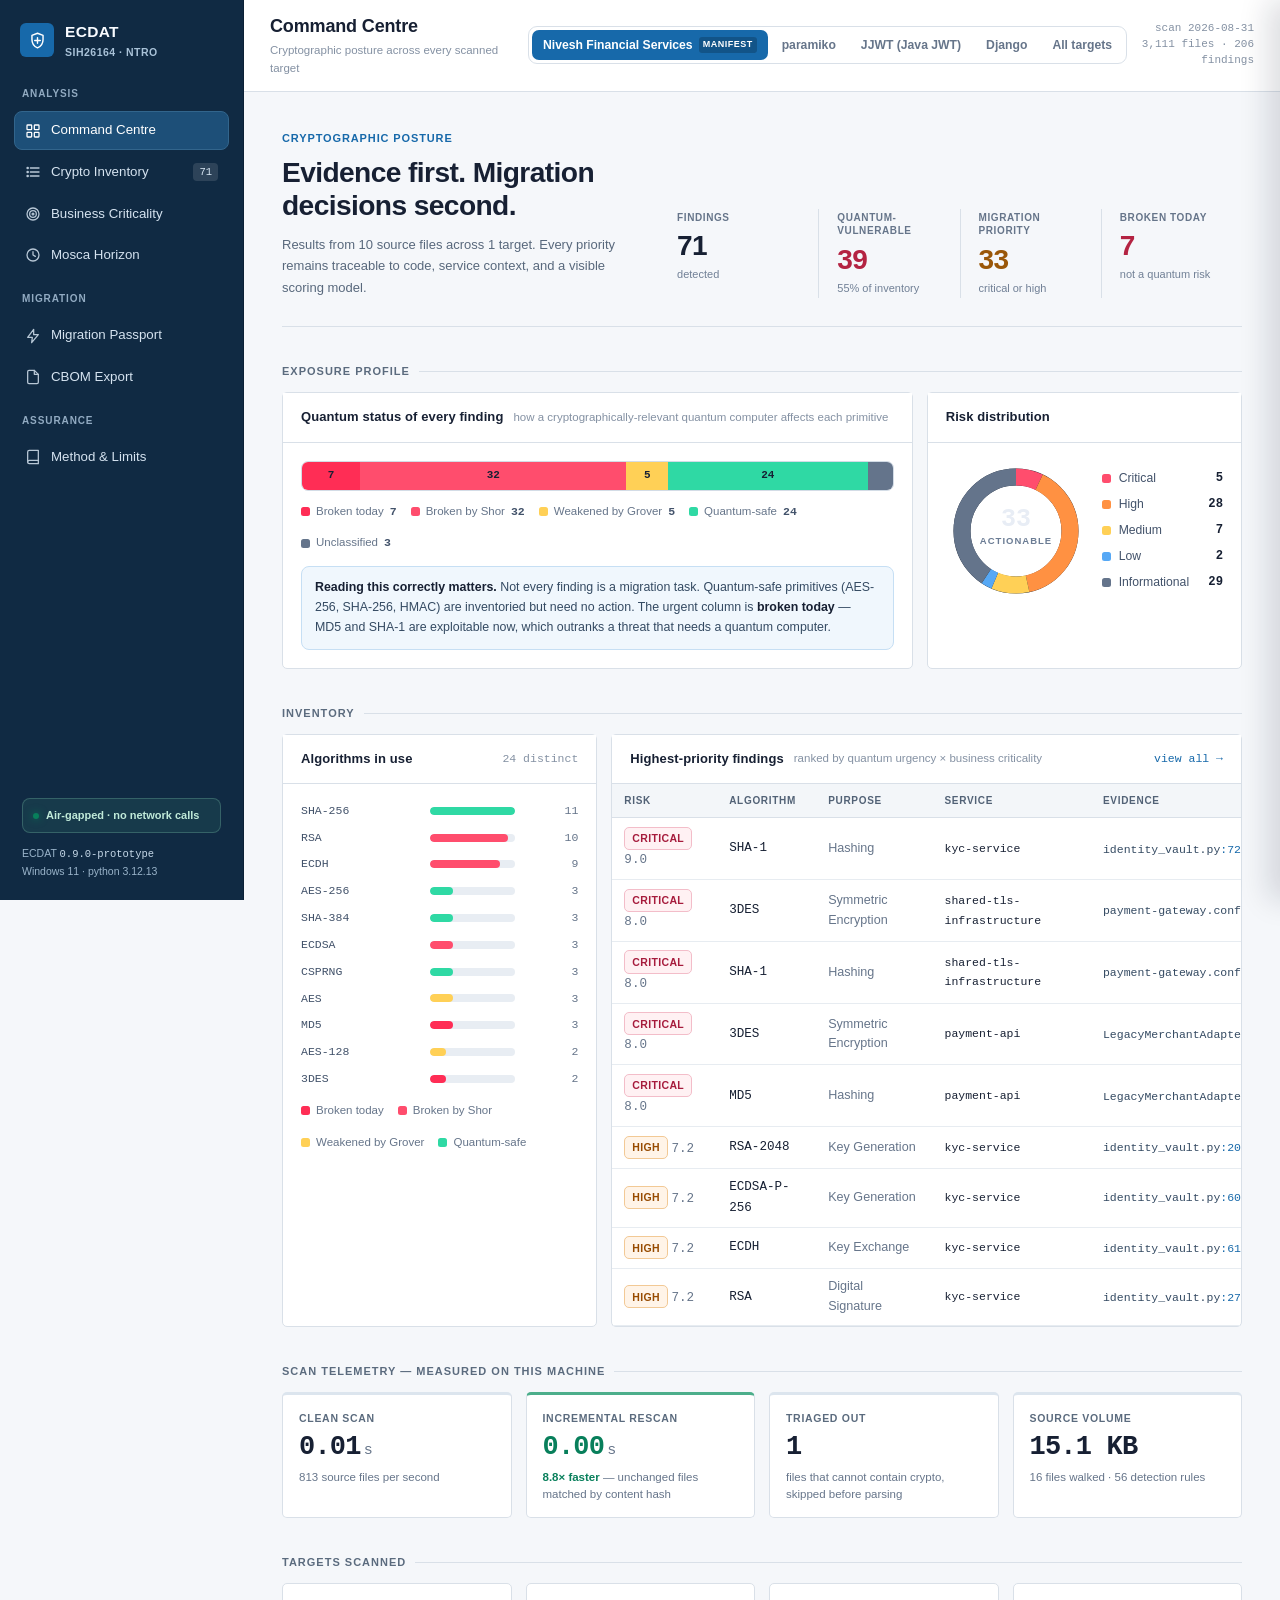
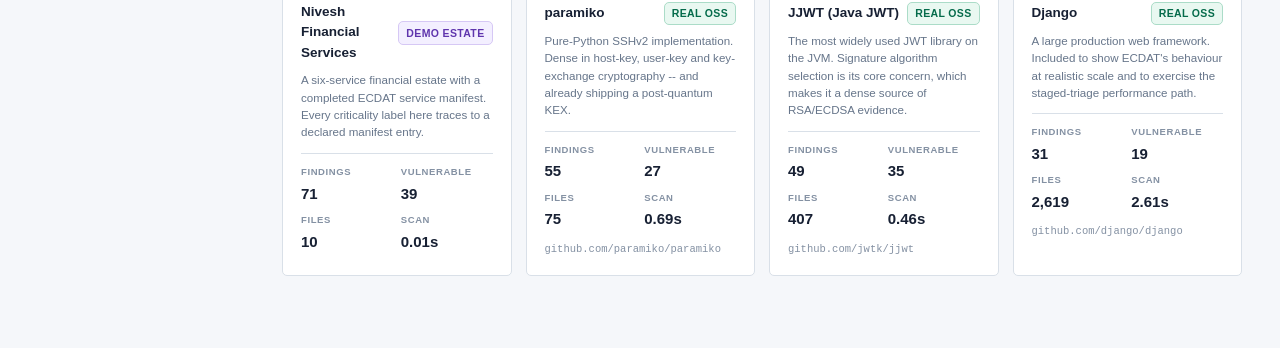
==== proto/ui/index.html @ 71bfc2ee "Initial commit" ====
<!DOCTYPE html>
<html lang="en">
<head>
<meta charset="utf-8">
<meta name="viewport" content="width=device-width, initial-scale=1">
<title>ECDAT — Cryptographic Discovery &amp; Analysis</title>
<link rel="stylesheet" href="styles.css">
</head>
<body>

<div class="app">

  <aside class="sidebar">
    <div class="brand">
      <div class="brand-mark">
        <svg viewBox="0 0 24 24" fill="none" stroke="currentColor" stroke-width="1.8" stroke-linecap="round" stroke-linejoin="round" aria-hidden="true">
          <path d="M12 2.8 19 5.6v5.1c0 4.7-2.9 8.8-7 10.5-4.1-1.7-7-5.8-7-10.5V5.6L12 2.8Z"></path>
          <path d="M8.5 12h7M12 8.5v7"></path>
          <circle cx="12" cy="12" r="1.1" fill="currentColor" stroke="none"></circle>
        </svg>
      </div>
      <div>
        <div class="brand-name">ECDAT</div>
        <div class="brand-sub">SIH26164 · NTRO</div>
      </div>
    </div>

    <nav class="nav" id="nav">
      <div class="nav-label">Analysis</div>
      <a href="#/overview"    data-v="overview">    <span class="ico" data-i="grid"></span>    Command Centre</a>
      <a href="#/inventory"   data-v="inventory">   <span class="ico" data-i="list"></span>    Crypto Inventory <span class="nav-count" id="nc-inv"></span></a>
      <a href="#/criticality" data-v="criticality"> <span class="ico" data-i="target"></span>  Business Criticality</a>
      <a href="#/mosca"       data-v="mosca">       <span class="ico" data-i="clock"></span>   Mosca Horizon</a>
      <div class="nav-label" style="margin-top:14px">Migration</div>
      <a href="#/passport"    data-v="passport">    <span class="ico" data-i="zap"></span>     Migration Passport</a>
      <a href="#/cbom"        data-v="cbom">        <span class="ico" data-i="file"></span>    CBOM Export</a>
      <div class="nav-label" style="margin-top:14px">Assurance</div>
      <a href="#/method"      data-v="method">      <span class="ico" data-i="book"></span>    Method &amp; Limits</a>
    </nav>

    <div class="side-foot">
      <div class="airgap"><span class="dot"></span> Air-gapped · no network calls</div>
      <div>ECDAT <code id="foot-ver"></code></div>
      <div id="foot-env"></div>
    </div>
  </aside>

  <main class="main">
    <header class="topbar">
      <div>
        <h1 id="tb-title">Command Centre</h1>
        <div class="crumb" id="tb-crumb"></div>
      </div>
      <div class="topbar-right">
        <div class="repo-switch" id="repo-switch"></div>
        <div class="stamp" id="tb-stamp"></div>
      </div>
    </header>

    <div class="page" id="page"></div>
  </main>
</div>

<div class="drawer-scrim" id="scrim"></div>
<aside class="drawer" id="drawer">
  <div class="drawer-h" id="drawer-h"></div>
  <div class="drawer-b" id="drawer-b"></div>
</aside>

<script src="data.js"></script>
<script src="app.js"></script>
</body>
</html>
---- proto/ui/styles.css ----
/* ============================================================
   ECDAT analyst console
   Dark instrument-panel aesthetic. No external assets: the whole
   dashboard runs from the local filesystem, air-gapped.
   ============================================================ */

:root {
  --bg:          #f5f7fa;
  --bg-2:        #ffffff;
  --panel:       #ffffff;
  --panel-2:     #f8fafc;
  --panel-3:     #eef2f7;
  --line:        #d9e0e8;
  --line-2:      #c6d0dc;

  --ink:         #172033;
  --ink-2:       #42526a;
  --ink-3:       #66758a;
  --ink-4:       #8491a3;

  --accent:      #1769aa;
  --accent-dim:  #dcecf9;
  --accent-glow: rgba(23,105,170,.14);

  --critical:    #c93756;
  --high:        #b85c00;
  --medium:      #9a6700;
  --low:         #1769aa;
  --info:        #64748b;
  --safe:        #087f5b;
  --pqc:         #6b46c1;

  --mono: ui-monospace, "Cascadia Code", "JetBrains Mono", "SF Mono", Consolas, monospace;
  --sans: "Segoe UI Variable Text", "Segoe UI", Inter, Arial, sans-serif;

  --r: 6px;
  --shadow: 0 1px 2px rgba(15,23,42,.05), 0 3px 8px rgba(15,23,42,.04);
}

* { box-sizing: border-box; }

html, body {
  margin: 0; padding: 0; height: 100%;
  background: var(--bg);
  color: var(--ink);
  font-family: var(--sans);
  font-size: 14px;
  line-height: 1.55;
  -webkit-font-smoothing: antialiased;
}

body {
  background-image: none;
}

::selection { background: rgba(77,163,255,.28); }

/* ---------- scrollbars ---------- */
*::-webkit-scrollbar { width: 10px; height: 10px; }
*::-webkit-scrollbar-track { background: transparent; }
*::-webkit-scrollbar-thumb { background: #223046; border-radius: 6px; border: 2px solid var(--bg); }
*::-webkit-scrollbar-thumb:hover { background: #2e415e; }

/* ============================================================
   Shell
   ============================================================ */

.app { display: grid; grid-template-columns: 244px 1fr; min-height: 100vh; }

.sidebar {
  background: #102a43;
  border-right: 1px solid #0b2035;
  padding: 20px 14px;
  display: flex; flex-direction: column; gap: 26px;
  position: sticky; top: 0; height: 100vh; overflow-y: auto;
}

.brand { display: flex; align-items: center; gap: 11px; padding: 0 6px; color: #f8fbff; }
.brand-mark {
  width: 34px; height: 34px; border-radius: 6px; flex: 0 0 34px;
  background: #1769aa;
  display: grid; place-items: center;
  box-shadow: none;
}
.brand-mark svg { width: 19px; height: 19px; color: #fff; }
.brand-name { font-weight: 680; font-size: 15.5px; letter-spacing: .3px; }
.brand-sub { font-size: 10.5px; color: #a9c2d8; letter-spacing: .5px; text-transform: uppercase; font-weight: 600; }

.nav { display: flex; flex-direction: column; gap: 2px; }
.nav-label {
  font-size: 10px; text-transform: uppercase; letter-spacing: .9px;
  color: #92abc2; font-weight: 700; padding: 0 8px 7px;
}
.nav a {
  display: flex; align-items: center; gap: 10px;
  padding: 8.5px 10px; border-radius: 8px;
  color: #d5e3f0; text-decoration: none; font-size: 13.3px; font-weight: 500;
  border: 1px solid transparent; transition: background .12s, color .12s;
}
.nav a:hover { background: #193b5a; color: #fff; }
.nav a.on {
  background: #1d4f78;
  color: #fff; border-color: #32658c;
}
.nav a .ico { width: 16px; height: 16px; flex: 0 0 16px; opacity: .85; }
.nav a.on .ico { opacity: 1; }
.nav-count {
  margin-left: auto; font-family: var(--mono); font-size: 10.5px;
  color: #d7e6f3; background: rgba(255,255,255,.12); padding: 1px 6px; border-radius: 4px;
}

.side-foot { margin-top: auto; font-size: 10.5px; color: #9ab4ca; padding: 0 8px; line-height: 1.6; }
.side-foot code { font-family: var(--mono); color: #c5d8e8; }

.airgap {
  display: flex; align-items: center; gap: 7px;
  padding: 8px 10px; border-radius: 8px;
  background: rgba(77,181,142,.12); border: 1px solid rgba(142,213,184,.25);
  color: #c0ead9; font-size: 11px; font-weight: 600; margin-bottom: 12px;
}
.airgap .dot { width: 6px; height: 6px; border-radius: 50%; background: var(--safe); box-shadow: 0 0 8px var(--safe); }

/* ---------- main ---------- */
.main { min-width: 0; display: flex; flex-direction: column; }

.topbar {
  position: sticky; top: 0; z-index: 40;
  display: flex; align-items: center; gap: 16px;
  padding: 13px 26px;
  background: rgba(255,255,255,.94);
  backdrop-filter: blur(12px);
  border-bottom: 1px solid var(--line);
}
.topbar h1 { font-size: 18px; font-weight: 650; margin: 0; letter-spacing: -.15px; }
.topbar .crumb { font-size: 11.5px; color: var(--ink-4); margin-top: 1px; }
.topbar-right { margin-left: auto; display: flex; align-items: center; gap: 12px; }

.repo-switch { display: flex; gap: 3px; background: var(--panel); padding: 3px; border-radius: 9px; border: 1px solid var(--line); }
.repo-switch button {
  border: 0; background: transparent; color: var(--ink-3);
  font: inherit; font-size: 12.2px; font-weight: 560;
  padding: 5.5px 11px; border-radius: 7px; cursor: pointer;
  display: flex; align-items: center; gap: 6px; white-space: nowrap;
}
.repo-switch button:hover { color: var(--ink); background: var(--panel-2); }
.repo-switch button.on { background: var(--accent); color: #fff; font-weight: 640; }
.repo-switch .tag {
  font-size: 9px; text-transform: uppercase; letter-spacing: .5px;
  padding: 1px 4px; border-radius: 3px; font-weight: 700;
  background: rgba(255,255,255,.14);
}
.repo-switch button.on .tag { background: rgba(0,0,0,.2); }

.stamp { font-family: var(--mono); font-size: 11px; color: var(--ink-4); text-align: right; line-height: 1.45; }

.page { padding: 34px 38px 72px; max-width: 1480px; width: 100%; }

/* ============================================================
   Primitives
   ============================================================ */

.card {
  background: var(--panel);
  border: 1px solid var(--line);
  border-radius: var(--r);
  box-shadow: var(--shadow);
}
.card-h {
  display: flex; align-items: center; gap: 10px;
  padding: 13px 16px; border-bottom: 1px solid var(--line);
}
.card-h h3 { margin: 0; font-size: 13px; font-weight: 640; letter-spacing: .1px; }
.card-h .sub { font-size: 11.5px; color: var(--ink-4); font-weight: 400; }
.card-h .right { margin-left: auto; font-size: 11.5px; color: var(--ink-4); font-family: var(--mono); }
.card-b { padding: 16px; }
.card-b.tight { padding: 10px 16px 14px; }
.card-b.flush { padding: 0; overflow-x: auto; }

.grid { display: grid; gap: 14px; }
.g2 { grid-template-columns: repeat(2, minmax(0,1fr)); }
.g3 { grid-template-columns: repeat(3, minmax(0,1fr)); }
.g4 { grid-template-columns: repeat(4, minmax(0,1fr)); }
.g-2-1 { grid-template-columns: 2fr 1fr; }
.g-1-2 { grid-template-columns: 1fr 2fr; }
@media (max-width: 1240px) { .g4 { grid-template-columns: repeat(2,minmax(0,1fr)); } .g-2-1,.g-1-2,.g3 { grid-template-columns: 1fr; } }
@media (max-width: 820px) { .g2,.g4 { grid-template-columns: 1fr; } .app { grid-template-columns: 1fr; } .sidebar { display: none; } }

.section-title {
  font-size: 11px; text-transform: uppercase; letter-spacing: 1px;
  color: var(--ink-4); font-weight: 700; margin: 26px 0 11px;
  display: flex; align-items: center; gap: 9px;
}
.section-title::after { content: ""; flex: 1; height: 1px; background: var(--line); }
.section-title:first-child { margin-top: 0; }

/* ---------- metric tiles ---------- */
.metric { padding: 15px 16px 14px; position: relative; overflow: hidden; }
.metric .k {
  font-size: 10.5px; text-transform: uppercase; letter-spacing: .7px;
  color: var(--ink-4); font-weight: 700; margin-bottom: 8px;
  display: flex; align-items: center; gap: 6px;
}
.metric .v {
  font-family: var(--mono); font-size: 30px; font-weight: 620;
  line-height: 1; letter-spacing: -.8px; font-variant-numeric: tabular-nums;
}
.metric .v small { font-size: 15px; color: var(--ink-3); font-weight: 500; margin-left: 3px; letter-spacing: 0; }
.metric .d { font-size: 11.5px; color: var(--ink-3); margin-top: 8px; line-height: 1.45; }
.metric .spark { position: absolute; right: 0; bottom: 0; opacity: .5; }

.tone-critical .v { color: var(--critical); }
.tone-high .v { color: var(--high); }
.tone-accent .v { color: var(--accent); }
.tone-safe .v { color: var(--safe); }
.tone-pqc .v { color: var(--pqc); }

/* ---------- badges ---------- */
.badge {
  display: inline-flex; align-items: center; gap: 5px;
  font-size: 10.5px; font-weight: 700; letter-spacing: .35px;
  padding: 2.5px 7px; border-radius: 5px; text-transform: uppercase;
  font-family: var(--sans); white-space: nowrap;
}
.b-critical { background: rgba(255,77,109,.14); color: #ff8098; border: 1px solid rgba(255,77,109,.3); }
.b-high     { background: rgba(255,145,66,.13); color: #ffb073; border: 1px solid rgba(255,145,66,.28); }
.b-medium   { background: rgba(255,208,86,.12); color: #ffdd85; border: 1px solid rgba(255,208,86,.26); }
.b-low      { background: rgba(86,168,245,.12); color: #8cc4fa; border: 1px solid rgba(86,168,245,.26); }
.b-informational { background: rgba(100,116,139,.14); color: #94a3b8; border: 1px solid rgba(100,116,139,.3); }
.b-safe     { background: rgba(47,217,164,.12); color: #6fe3bd; border: 1px solid rgba(47,217,164,.26); }
.b-pqc      { background: rgba(167,139,250,.14); color: #c4b0fc; border: 1px solid rgba(167,139,250,.3); }
.b-muted    { background: var(--panel-3); color: var(--ink-3); border: 1px solid var(--line-2); }

.chip {
  display: inline-flex; align-items: center; gap: 5px;
  font-family: var(--mono); font-size: 11px;
  padding: 2px 7px; border-radius: 5px;
  background: var(--panel-3); color: var(--ink-2); border: 1px solid var(--line-2);
}

.dot-q { width: 7px; height: 7px; border-radius: 50%; flex: 0 0 7px; }
.q-shor-broken { background: var(--critical); }
.q-classically-broken { background: #ff2d55; box-shadow: 0 0 7px rgba(255,45,85,.7); }
.q-grover-reduced { background: var(--medium); }
.q-quantum-safe { background: var(--safe); }
.q-unknown { background: var(--info); }

/* ---------- tables ---------- */
.tbl { width: 100%; border-collapse: collapse; font-size: 12.6px; }
.tbl thead th {
  position: sticky; top: 0; z-index: 2;
  text-align: left; font-size: 10px; text-transform: uppercase; letter-spacing: .7px;
  color: var(--ink-4); font-weight: 700; padding: 9px 12px;
  background: var(--panel-2); border-bottom: 1px solid var(--line-2); white-space: nowrap;
}
.tbl thead th.sortable { cursor: pointer; user-select: none; }
.tbl thead th.sortable:hover { color: var(--ink-2); }
.tbl thead th .arrow { opacity: .55; font-size: 9px; margin-left: 3px; }
.tbl tbody td { padding: 8.5px 12px; border-bottom: 1px solid rgba(30,40,54,.6); vertical-align: middle; }
.tbl tbody tr { cursor: pointer; transition: background .1s; }
.tbl tbody tr:hover { background: rgba(77,163,255,.055); }
.tbl tbody tr.sel { background: rgba(77,163,255,.1); box-shadow: inset 2px 0 0 var(--accent); }
.tbl .mono { font-family: var(--mono); font-variant-numeric: tabular-nums; }
.tbl .dim { color: var(--ink-3); }
.tbl .num { text-align: right; font-family: var(--mono); font-variant-numeric: tabular-nums; }
.tbl-wrap { max-height: calc(100vh - 300px); min-height: 380px; overflow: auto; border-radius: 0 0 var(--r) var(--r); }
/* keep long evidence paths from forcing the table wider than its card */
.tbl td .path { display: inline-block; max-width: 340px; overflow: hidden; text-overflow: ellipsis; white-space: nowrap; vertical-align: bottom; }
@media (max-width: 1520px) { .tbl td .path { max-width: 210px; } }
@media (max-width: 1330px) { .tbl td .path { max-width: 160px; } }
.tbl td:last-child { max-width: 150px; overflow: hidden; text-overflow: ellipsis; white-space: nowrap; }

.path { font-family: var(--mono); font-size: 11.5px; color: var(--ink-2); }
.path .dirs { color: var(--ink-4); }
.path .ln { color: var(--accent); }

/* ---------- filters ---------- */
.filters { display: flex; flex-wrap: wrap; gap: 8px; align-items: center; padding: 12px 16px; border-bottom: 1px solid var(--line); }
.filters input[type=search], .filters select {
  background: var(--bg-2); border: 1px solid var(--line-2); color: var(--ink);
  border-radius: 7px; padding: 6.5px 10px; font: inherit; font-size: 12.5px; outline: none;
}
.filters input[type=search] { min-width: 250px; font-family: var(--mono); }
.filters input[type=search]:focus, .filters select:focus { border-color: var(--accent); box-shadow: 0 0 0 3px var(--accent-glow); }
.filters select { cursor: pointer; }
.filters .spacer { flex: 1; }
.filters .count { font-family: var(--mono); font-size: 11.5px; color: var(--ink-3); }
.pill-row { display: flex; gap: 5px; }
.pill {
  border: 1px solid var(--line-2); background: var(--bg-2); color: var(--ink-3);
  font: inherit; font-size: 11.5px; font-weight: 600; padding: 5.5px 10px;
  border-radius: 7px; cursor: pointer;
}
.pill:hover { color: var(--ink); border-color: var(--ink-4); }
.pill.on { background: var(--accent); border-color: var(--accent); color: #04101f; }

/* ---------- drawer ---------- */
.drawer-scrim {
  position: fixed; inset: 0; background: rgba(4,7,12,.6); z-index: 90;
  opacity: 0; pointer-events: none; transition: opacity .18s;
  backdrop-filter: blur(2px);
}
.drawer-scrim.open { opacity: 1; pointer-events: auto; }
.drawer {
  position: fixed; top: 0; right: 0; bottom: 0; width: min(660px, 94vw);
  background: linear-gradient(180deg, #0f1620, #0a0e15);
  border-left: 1px solid var(--line-2); z-index: 91;
  transform: translateX(100%); transition: transform .22s cubic-bezier(.4,0,.2,1);
  display: flex; flex-direction: column;
  box-shadow: -18px 0 48px rgba(0,0,0,.5);
}
.drawer.open { transform: none; }
.drawer-h { padding: 16px 20px; border-bottom: 1px solid var(--line); display: flex; align-items: flex-start; gap: 12px; }
.drawer-h h2 { margin: 0 0 5px; font-size: 16px; font-weight: 640; font-family: var(--mono); }
.drawer-b { overflow-y: auto; padding: 18px 20px 40px; flex: 1; }
.x-btn {
  margin-left: auto; background: var(--panel-2); border: 1px solid var(--line-2);
  color: var(--ink-3); width: 28px; height: 28px; border-radius: 7px;
  cursor: pointer; font-size: 15px; line-height: 1; flex: 0 0 28px;
}
.x-btn:hover { color: var(--ink); background: var(--panel-3); }

.kv { display: grid; grid-template-columns: 152px 1fr; gap: 7px 14px; font-size: 12.6px; }
.kv dt { color: var(--ink-4); font-weight: 600; }
.kv dd { margin: 0; color: var(--ink); }
.kv dd.mono { font-family: var(--mono); font-size: 12px; }

.codeblock {
  background: #070a10; border: 1px solid var(--line-2); border-radius: 8px;
  padding: 11px 13px; font-family: var(--mono); font-size: 12px;
  overflow-x: auto; color: #c8d6ea; line-height: 1.65; white-space: pre;
}
.codeblock .hl { background: rgba(255,77,109,.16); color: #ffc4cf; border-radius: 3px; padding: 1px 2px; }
.codeblock .gut { color: var(--ink-4); user-select: none; }

.formula {
  font-family: var(--mono); font-size: 12px; background: #070a10;
  border: 1px solid var(--line-2); border-left: 3px solid var(--accent);
  border-radius: 7px; padding: 11px 13px; color: var(--ink-2); line-height: 1.8;
}
.formula .op { color: var(--ink-4); }
.formula .res { color: var(--accent); font-weight: 700; }
.formula b { color: var(--ink); font-weight: 600; }

.note {
  background: rgba(77,163,255,.06); border: 1px solid rgba(77,163,255,.18);
  border-radius: 8px; padding: 11px 13px; font-size: 12.4px; color: var(--ink-2); line-height: 1.6;
}
.note.warn { background: rgba(255,145,66,.06); border-color: rgba(255,145,66,.2); }
.note.crit { background: rgba(255,77,109,.06); border-color: rgba(255,77,109,.22); }
.note.ok { background: rgba(47,217,164,.06); border-color: rgba(47,217,164,.2); }
.note b { color: var(--ink); }

.sub-h {
  font-size: 10.5px; text-transform: uppercase; letter-spacing: .8px;
  color: var(--ink-4); font-weight: 700; margin: 22px 0 9px;
}
.sub-h:first-child { margin-top: 0; }

/* ---------- bars ---------- */
.bars { display: flex; flex-direction: column; gap: 9px; }
.bar-row { display: grid; grid-template-columns: 118px 1fr 52px; align-items: center; gap: 11px; font-size: 12.2px; }
.bar-row .nm { color: var(--ink-2); font-family: var(--mono); font-size: 11.5px; overflow: hidden; text-overflow: ellipsis; white-space: nowrap; }
/* wider label column for prose-length labels (e.g. heuristic evidence strings) */
.bars.wide .bar-row { grid-template-columns: minmax(200px, 42%) 1fr 52px; }
.bars.wide .bar-row .nm { white-space: normal; font-size: 11px; line-height: 1.35; }
.bar-track { height: 8px; background: var(--panel-3); border-radius: 4px; overflow: hidden; }
.bar-fill { height: 100%; border-radius: 4px; transition: width .5s cubic-bezier(.4,0,.2,1); }
.bar-row .vv { text-align: right; font-family: var(--mono); font-size: 11.5px; color: var(--ink-3); font-variant-numeric: tabular-nums; }

.stackbar { display: flex; height: 30px; border-radius: 7px; overflow: hidden; border: 1px solid var(--line-2); }
.stackbar div { display: grid; place-items: center; font-family: var(--mono); font-size: 11px; font-weight: 700; color: #06101c; transition: flex .5s; }
.legend { display: flex; flex-wrap: wrap; gap: 14px; margin-top: 12px; font-size: 11.5px; color: var(--ink-3); }
.legend span { display: flex; align-items: center; gap: 6px; }
.legend i { width: 9px; height: 9px; border-radius: 2.5px; display: inline-block; }

/* ---------- service cards ---------- */
.svc {
  border: 1px solid var(--line); border-radius: var(--r);
  background: linear-gradient(180deg, var(--panel), var(--bg-2));
  padding: 15px 16px; display: flex; flex-direction: column; gap: 11px;
  position: relative; overflow: hidden;
}
.svc::before { content: ""; position: absolute; left: 0; top: 0; bottom: 0; width: 3px; }
.svc.k-critical::before { background: var(--critical); }
.svc.k-high::before { background: var(--high); }
.svc.k-medium::before { background: var(--medium); }
.svc.k-low::before { background: var(--low); }
.svc-top { display: flex; align-items: flex-start; gap: 10px; }
.svc-nm { font-weight: 640; font-size: 13.6px; font-family: var(--mono); }
.svc-desc { font-size: 11.8px; color: var(--ink-3); line-height: 1.5; }
.svc-facts { display: flex; flex-wrap: wrap; gap: 5px; }
.svc-mosca { border-top: 1px solid var(--line); padding-top: 11px; }

/* ---------- mosca ---------- */
.mosca-timeline { position: relative; height: 92px; margin: 6px 0 4px; }
.mosca-axis { position: absolute; left: 0; right: 0; bottom: 26px; height: 1px; background: var(--line-2); }
.mosca-tick { position: absolute; bottom: 18px; transform: translateX(-50%); font-family: var(--mono); font-size: 10px; color: var(--ink-4); }
.mosca-tick::before { content: ""; position: absolute; left: 50%; top: -8px; width: 1px; height: 6px; background: var(--line-2); }
.mosca-seg { position: absolute; height: 20px; border-radius: 4px; display: grid; place-items: center; font-family: var(--mono); font-size: 10.5px; font-weight: 700; color: #05101c; }
.mosca-z { position: absolute; top: 0; bottom: 18px; width: 2px; background: var(--safe); box-shadow: 0 0 10px rgba(47,217,164,.6); }
.mosca-z span {
  position: absolute; top: -3px; left: 6px; font-family: var(--mono); font-size: 10px;
  color: var(--safe); white-space: nowrap; font-weight: 700;
}
.mosca-over { position: absolute; height: 20px; border-radius: 0 4px 4px 0; background: repeating-linear-gradient(45deg, rgba(255,77,109,.55), rgba(255,77,109,.55) 5px, rgba(255,77,109,.28) 5px, rgba(255,77,109,.28) 10px); border: 1px solid rgba(255,77,109,.7); }

.slider-row { display: grid; grid-template-columns: 128px 1fr 66px; align-items: center; gap: 12px; margin-bottom: 11px; }
.slider-row label { font-size: 12.2px; color: var(--ink-2); font-weight: 560; }
.slider-row .rv { font-family: var(--mono); font-size: 12.5px; color: var(--accent); text-align: right; font-variant-numeric: tabular-nums; font-weight: 700; }
input[type=range] { -webkit-appearance: none; appearance: none; height: 5px; background: var(--panel-3); border-radius: 3px; outline: none; }
input[type=range]::-webkit-slider-thumb {
  -webkit-appearance: none; appearance: none; width: 15px; height: 15px; border-radius: 50%;
  background: var(--accent); cursor: pointer; border: 2px solid #0a0e15;
  box-shadow: 0 0 0 1px var(--accent), 0 2px 6px rgba(0,0,0,.5);
}
input[type=range]::-moz-range-thumb {
  width: 13px; height: 13px; border-radius: 50%; background: var(--accent);
  cursor: pointer; border: 2px solid #0a0e15;
}

/* ---------- benchmark ---------- */
.cmp { display: grid; grid-template-columns: 1fr auto 1fr; gap: 14px; align-items: center; }
.cmp-side { padding: 13px 15px; border-radius: 9px; border: 1px solid var(--line-2); background: var(--bg-2); }
.cmp-side .lab { font-size: 10.5px; text-transform: uppercase; letter-spacing: .7px; color: var(--ink-4); font-weight: 700; }
.cmp-side .alg { font-family: var(--mono); font-size: 16px; font-weight: 640; margin: 5px 0 9px; }
.cmp-arrow { color: var(--ink-4); font-size: 19px; }
.delta { font-family: var(--mono); font-size: 12px; font-weight: 700; }
.delta.up { color: var(--critical); }
.delta.down { color: var(--safe); }
.delta.flat { color: var(--ink-3); }

.hbar-wrap { display: flex; align-items: center; gap: 9px; }
.hbar { flex: 1; height: 22px; background: var(--panel-3); border-radius: 5px; overflow: hidden; position: relative; }
.hbar i { position: absolute; left: 0; top: 0; bottom: 0; border-radius: 5px; display: block; transition: width .55s cubic-bezier(.4,0,.2,1); }
.hbar b {
  position: absolute; right: 8px; top: 50%; transform: translateY(-50%);
  font-family: var(--mono); font-size: 11px; color: var(--ink); font-weight: 700; z-index: 2;
  text-shadow: 0 1px 3px rgba(0,0,0,.85), 0 0 6px rgba(0,0,0,.6);
}

/* ---------- misc ---------- */
.prose { font-size: 13.2px; line-height: 1.72; color: var(--ink-2); max-width: 78ch; }
.prose h4 { color: var(--ink); font-size: 13.5px; margin: 20px 0 7px; font-weight: 640; }
.prose h4:first-child { margin-top: 0; }
.prose p { margin: 0 0 11px; }
.prose ul { margin: 0 0 11px; padding-left: 19px; }
.prose li { margin-bottom: 5px; }
.prose code { font-family: var(--mono); font-size: 12px; background: var(--panel-3); padding: 1.5px 5px; border-radius: 4px; color: #b9cbe4; }
.prose b, .prose strong { color: var(--ink); font-weight: 640; }
.prose a { color: var(--accent); }

.checklist { list-style: none; padding: 0; margin: 0; display: flex; flex-direction: column; gap: 9px; }
.checklist li { display: flex; gap: 10px; align-items: flex-start; font-size: 12.6px; color: var(--ink-2); line-height: 1.55; }
.checklist .mk { flex: 0 0 16px; width: 16px; height: 16px; border-radius: 4px; display: grid; place-items: center; font-size: 10px; font-weight: 800; margin-top: 1px; }
.mk-y { background: rgba(47,217,164,.16); color: var(--safe); border: 1px solid rgba(47,217,164,.3); }
.mk-n { background: rgba(255,145,66,.14); color: var(--high); border: 1px solid rgba(255,145,66,.28); }

.empty { padding: 44px 20px; text-align: center; color: var(--ink-4); font-size: 12.5px; }

.hidden { display: none !important; }

/* ============================================================
   Enterprise presentation finish
   Restrained surfaces, semantic severity, and high-contrast evidence.
   ============================================================ */

.card { box-shadow: none; border-radius: 5px; }
.card-h { padding: 14px 18px; background: #fff; }
.card-h h3 { font-weight: 700; }
.card-b { padding: 18px; }
.section-title { color: #5b6b7e; margin-top: 36px; margin-bottom: 12px; }
.metric .k, .sub-h { color: #5b6b7e; }
.metric { border-top: 3px solid #dce5ee; }
.metric.tone-critical { border-top-color: #d85b72; }
.metric.tone-high { border-top-color: #d38b36; }
.metric.tone-accent { border-top-color: #4d8fc7; }
.metric.tone-safe { border-top-color: #4cae8b; }
.metric .v { font-size: 27px; font-weight: 600; }
.metric .d { color: #66758a; }

.briefing-hero { display: grid; grid-template-columns: minmax(290px, 1.25fr) minmax(510px, 2fr); gap: 42px; align-items: end; padding: 4px 0 28px; border-bottom: 1px solid #d9e0e8; }
.briefing-intro { max-width: 520px; }
.eyebrow { margin: 0 0 9px; color: #1769aa; font-size: 11px; font-weight: 700; letter-spacing: .08em; text-transform: uppercase; }
.briefing-intro h2 { margin: 0; color: #172033; font-size: clamp(23px, 2.2vw, 31px); letter-spacing: -.6px; line-height: 1.18; font-weight: 650; }
.briefing-intro > p:last-child { margin: 12px 0 0; color: #58687c; font-size: 13px; line-height: 1.65; }
.briefing-stats { display: grid; grid-template-columns: repeat(4, minmax(0, 1fr)); }
.briefing-stat { padding: 2px 18px; border-left: 1px solid #d9e0e8; min-width: 0; }
.briefing-stat:first-child { padding-left: 0; border-left: 0; }
.briefing-stat .k { color: #66758a; font-size: 10px; font-weight: 700; letter-spacing: .06em; text-transform: uppercase; line-height: 1.35; }
.briefing-stat .v { margin-top: 8px; color: #172033; font-size: 28px; font-weight: 600; letter-spacing: -.6px; line-height: 1; font-variant-numeric: tabular-nums; }
.briefing-stat .d { margin-top: 7px; color: #718096; font-size: 11px; line-height: 1.4; }
.briefing-stat.tone-critical .v { color: #b42342; }
.briefing-stat.tone-high .v { color: #9a5709; }

.b-critical { background: #fff1f3; color: #a61b3c; border-color: #f3bdc9; }
.b-high { background: #fff4e8; color: #974b00; border-color: #f2c995; }
.b-medium { background: #fff8dc; color: #7a5700; border-color: #ead48b; }
.b-low { background: #edf6ff; color: #135c96; border-color: #b9d9f4; }
.b-informational { background: #f1f4f7; color: #526276; border-color: #d4dce5; }
.b-safe { background: #e9f8f1; color: #056b4b; border-color: #abdcc8; }
.b-pqc { background: #f3efff; color: #5f35ad; border-color: #d6c8f5; }
.b-muted { background: #f1f4f7; color: #526276; border-color: #d4dce5; }
.chip { background: #f5f7fa; color: #42526a; border-color: #d9e0e8; }

.tbl thead th { background: #f3f6f9; color: #526276; border-bottom-color: #d9e0e8; }
.tbl tbody td { border-bottom-color: #e7ecf1; }
.tbl tbody tr:hover { background: #f0f7fd; }
.tbl tbody tr.sel { background: #e8f3fc; box-shadow: inset 3px 0 0 var(--accent); }
.path { color: #344a62; }
.path .dirs { color: #7b8999; }

.filters { background: #fbfcfe; }
.filters input[type=search], .filters select, .pill { background: #fff; color: var(--ink-2); }
.filters input[type=search]:focus, .filters select:focus { box-shadow: 0 0 0 3px rgba(23,105,170,.16); }
.pill.on { color: #fff; }

.drawer-scrim { background: rgba(15,32,52,.28); }
.drawer { background: #fff; border-left-color: #c6d0dc; box-shadow: -12px 0 28px rgba(15,23,42,.14); }
.drawer-h { background: #fbfcfe; }
.x-btn { background: #fff; color: #526276; }
.x-btn:hover { background: #edf2f7; color: var(--ink); }
.codeblock, .formula { background: #f6f8fb; border-color: #d9e0e8; color: #344a62; }
.codeblock .hl { background: #ffe3e8; color: #9c1635; }
.formula { border-left-color: var(--accent); }
.formula .res { color: #135c96; }
.note { background: #f0f7fd; border-color: #c6dff4; color: #344a62; }
.note.warn { background: #fff8ed; border-color: #f0d5aa; }
.note.crit { background: #fff2f4; border-color: #f0c5cf; }
.note.ok { background: #edfaf4; border-color: #b9e1ce; }

.bar-track, .hbar { background: #e8edf3; }
.stackbar { border-color: #d3dce6; }
.stackbar div { color: #172033; }
.svc { background: #fff; }
.svc-mosca { border-top-color: #e0e6ed; }
.mosca-axis, .mosca-tick::before { background: #c8d3df; }
.mosca-tick { color: #66758a; }
.mosca-z { box-shadow: none; }
input[type=range] { background: #dce5ee; }
input[type=range]::-webkit-slider-thumb { border-color: #fff; box-shadow: 0 0 0 1px var(--accent); }
input[type=range]::-moz-range-thumb { border-color: #fff; }

.cmp-side { background: #f8fafc; border-color: #d9e0e8; }
.prose { color: #42526a; }
.prose code { background: #eef2f7; color: #344a62; }
.checklist li { color: #42526a; }

button:focus-visible, a:focus-visible, input:focus-visible, select:focus-visible {
  outline: 3px solid rgba(23,105,170,.35);
  outline-offset: 2px;
}

@media (max-width: 1120px) {
  .briefing-hero { grid-template-columns: 1fr; gap: 24px; }
  .briefing-stats { max-width: 820px; }
}
@media (max-width: 820px) {
  .page { padding: 24px 18px 56px; }
  .briefing-stats { grid-template-columns: repeat(2, minmax(0, 1fr)); gap: 18px 0; }
  .briefing-stat:nth-child(3) { border-left: 0; padding-left: 0; }
}

/* print */
@media print {
  .sidebar, .topbar, .filters { display: none !important; }
  body, .card { background: #fff !important; color: #000 !important; }
}
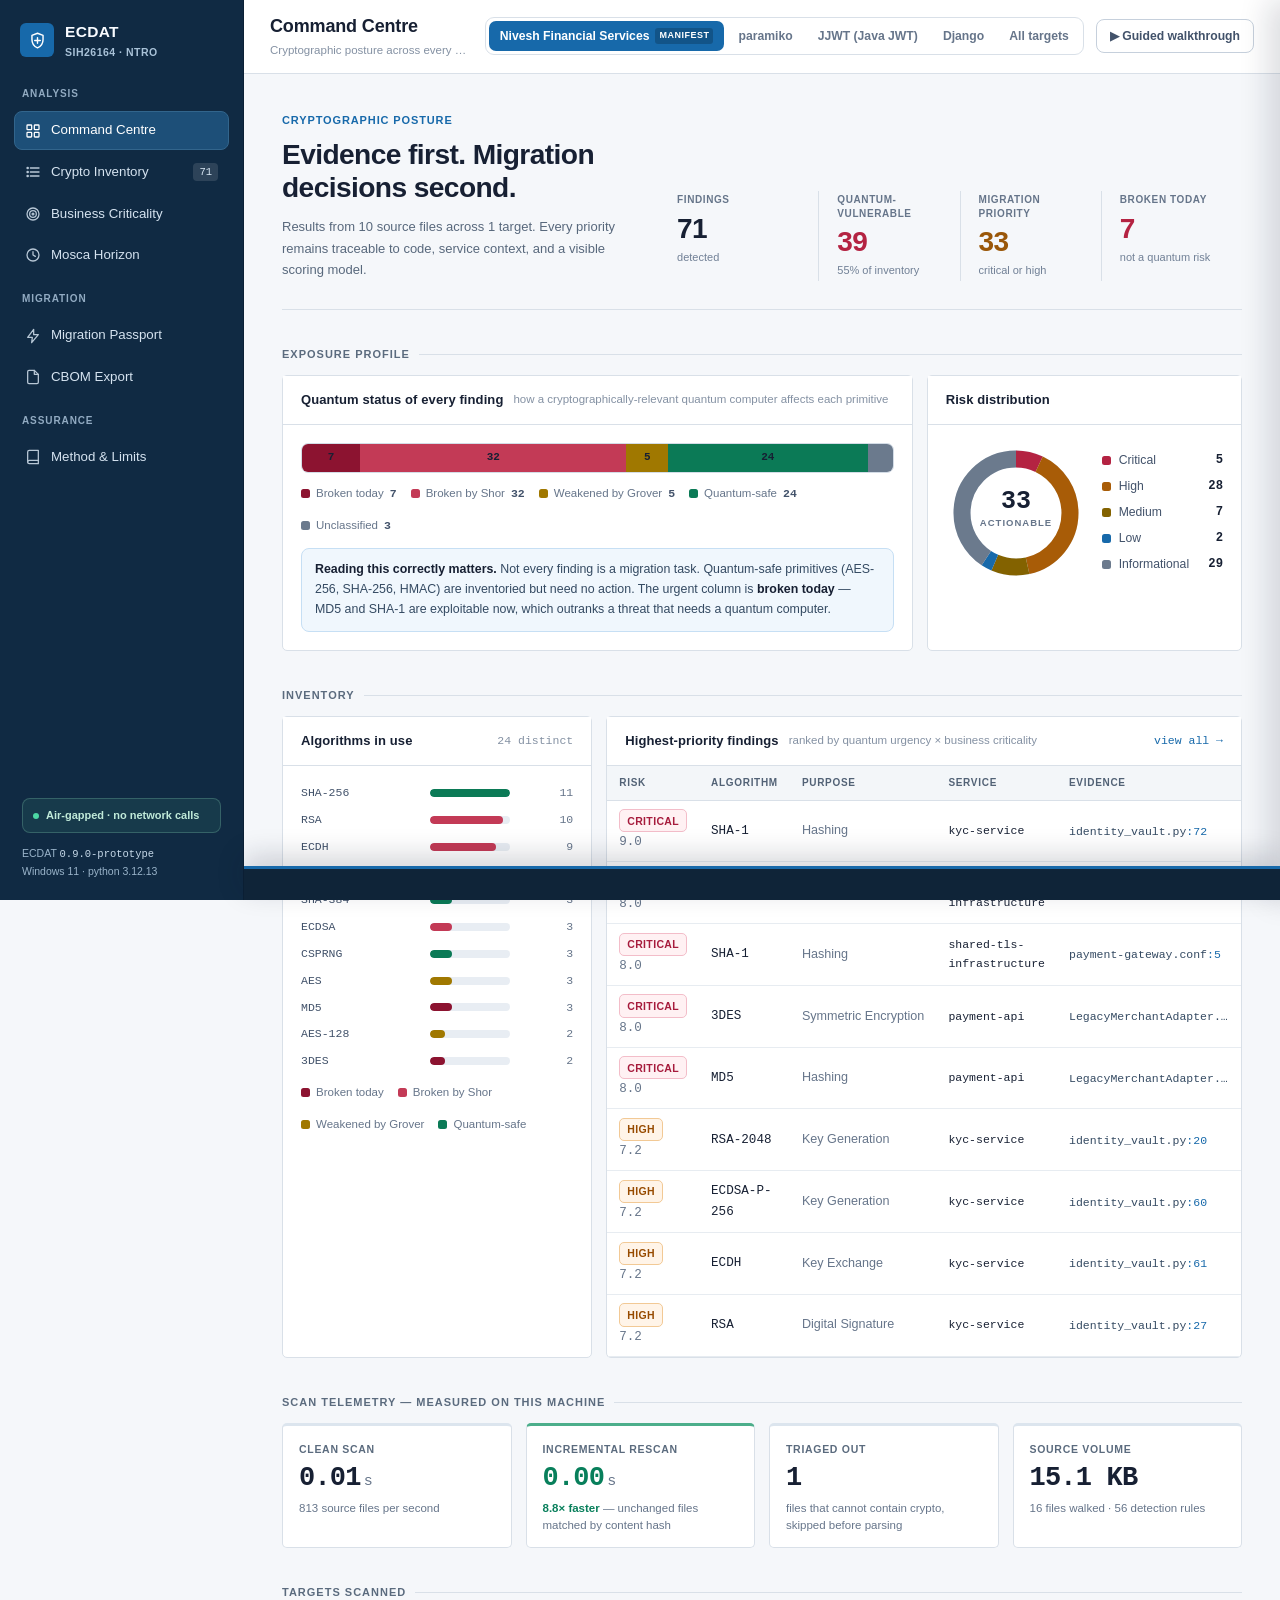
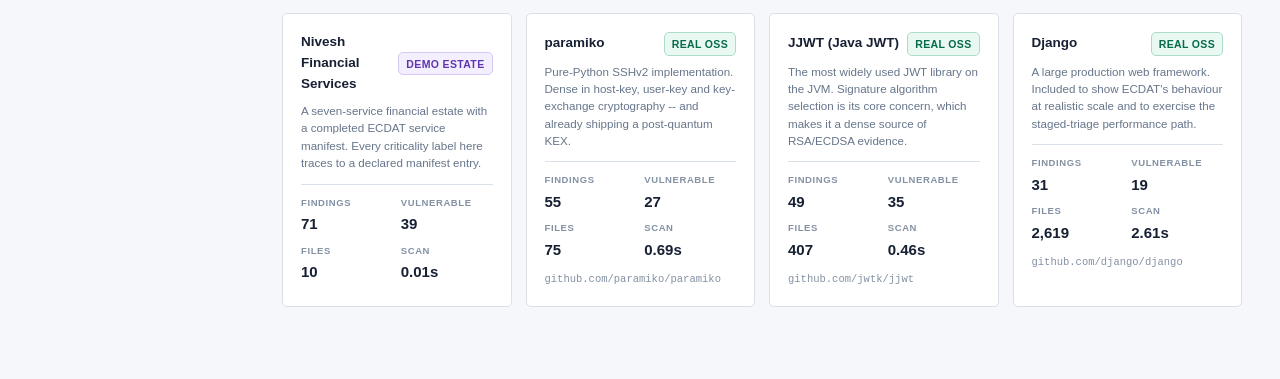
==== commit 83eb6feb: "Prototype Refined & pitch plan created" ====
--- a/proto/ui/index.html
+++ b/proto/ui/index.html
@@ -53,6 +53,7 @@
       </div>
       <div class="topbar-right">
         <div class="repo-switch" id="repo-switch"></div>
+        <button class="demo-toggle" id="demo-toggle" type="button">▶ Guided walkthrough</button>
         <div class="stamp" id="tb-stamp"></div>
       </div>
     </header>
@@ -60,6 +61,8 @@
     <div class="page" id="page"></div>
   </main>
 </div>
+
+<div class="demo-rail" id="demo-rail" hidden></div>
 
 <div class="drawer-scrim" id="scrim"></div>
 <aside class="drawer" id="drawer">
--- a/proto/ui/styles.css
+++ b/proto/ui/styles.css
@@ -53,13 +53,13 @@
   background-image: none;
 }
 
-::selection { background: rgba(77,163,255,.28); }
+::selection { background: rgba(23,105,170,.18); }
 
 /* ---------- scrollbars ---------- */
 *::-webkit-scrollbar { width: 10px; height: 10px; }
 *::-webkit-scrollbar-track { background: transparent; }
-*::-webkit-scrollbar-thumb { background: #223046; border-radius: 6px; border: 2px solid var(--bg); }
-*::-webkit-scrollbar-thumb:hover { background: #2e415e; }
+*::-webkit-scrollbar-thumb { background: #c3cede; border-radius: 6px; border: 2px solid var(--bg); }
+*::-webkit-scrollbar-thumb:hover { background: #a9b8cc; }
 
 /* ============================================================
    Shell
@@ -118,7 +118,7 @@
   background: rgba(77,181,142,.12); border: 1px solid rgba(142,213,184,.25);
   color: #c0ead9; font-size: 11px; font-weight: 600; margin-bottom: 12px;
 }
-.airgap .dot { width: 6px; height: 6px; border-radius: 50%; background: var(--safe); box-shadow: 0 0 8px var(--safe); }
+.airgap .dot { width: 6px; height: 6px; border-radius: 50%; background: #4cd7a4; }
 
 /* ---------- main ---------- */
 .main { min-width: 0; display: flex; flex-direction: column; }
@@ -239,7 +239,7 @@
 
 .dot-q { width: 7px; height: 7px; border-radius: 50%; flex: 0 0 7px; }
 .q-shor-broken { background: var(--critical); }
-.q-classically-broken { background: #ff2d55; box-shadow: 0 0 7px rgba(255,45,85,.7); }
+.q-classically-broken { background: #8c1330; }
 .q-grover-reduced { background: var(--medium); }
 .q-quantum-safe { background: var(--safe); }
 .q-unknown { background: var(--info); }
@@ -267,7 +267,7 @@
 .tbl td .path { display: inline-block; max-width: 340px; overflow: hidden; text-overflow: ellipsis; white-space: nowrap; vertical-align: bottom; }
 @media (max-width: 1520px) { .tbl td .path { max-width: 210px; } }
 @media (max-width: 1330px) { .tbl td .path { max-width: 160px; } }
-.tbl td:last-child { max-width: 150px; overflow: hidden; text-overflow: ellipsis; white-space: nowrap; }
+.tbl-wrap .tbl td:last-child { max-width: 150px; overflow: hidden; text-overflow: ellipsis; white-space: nowrap; }
 
 .path { font-family: var(--mono); font-size: 11.5px; color: var(--ink-2); }
 .path .dirs { color: var(--ink-4); }
@@ -368,7 +368,7 @@
 .bar-row .vv { text-align: right; font-family: var(--mono); font-size: 11.5px; color: var(--ink-3); font-variant-numeric: tabular-nums; }
 
 .stackbar { display: flex; height: 30px; border-radius: 7px; overflow: hidden; border: 1px solid var(--line-2); }
-.stackbar div { display: grid; place-items: center; font-family: var(--mono); font-size: 11px; font-weight: 700; color: #06101c; transition: flex .5s; }
+.stackbar div { display: grid; place-items: center; font-family: var(--mono); font-size: 11px; font-weight: 700; color: #fff; transition: flex .5s; }
 .legend { display: flex; flex-wrap: wrap; gap: 14px; margin-top: 12px; font-size: 11.5px; color: var(--ink-3); }
 .legend span { display: flex; align-items: center; gap: 6px; }
 .legend i { width: 9px; height: 9px; border-radius: 2.5px; display: inline-block; }
@@ -396,13 +396,13 @@
 .mosca-axis { position: absolute; left: 0; right: 0; bottom: 26px; height: 1px; background: var(--line-2); }
 .mosca-tick { position: absolute; bottom: 18px; transform: translateX(-50%); font-family: var(--mono); font-size: 10px; color: var(--ink-4); }
 .mosca-tick::before { content: ""; position: absolute; left: 50%; top: -8px; width: 1px; height: 6px; background: var(--line-2); }
-.mosca-seg { position: absolute; height: 20px; border-radius: 4px; display: grid; place-items: center; font-family: var(--mono); font-size: 10.5px; font-weight: 700; color: #05101c; }
-.mosca-z { position: absolute; top: 0; bottom: 18px; width: 2px; background: var(--safe); box-shadow: 0 0 10px rgba(47,217,164,.6); }
+.mosca-seg { position: absolute; height: 20px; border-radius: 4px; display: grid; place-items: center; font-family: var(--mono); font-size: 10.5px; font-weight: 700; color: #fff; }
+.mosca-z { position: absolute; top: 0; bottom: 18px; width: 2px; background: var(--safe); }
 .mosca-z span {
   position: absolute; top: -3px; left: 6px; font-family: var(--mono); font-size: 10px;
   color: var(--safe); white-space: nowrap; font-weight: 700;
 }
-.mosca-over { position: absolute; height: 20px; border-radius: 0 4px 4px 0; background: repeating-linear-gradient(45deg, rgba(255,77,109,.55), rgba(255,77,109,.55) 5px, rgba(255,77,109,.28) 5px, rgba(255,77,109,.28) 10px); border: 1px solid rgba(255,77,109,.7); }
+.mosca-over { position: absolute; height: 20px; border-radius: 0 4px 4px 0; background: repeating-linear-gradient(45deg, rgba(180,35,66,.5), rgba(180,35,66,.5) 5px, rgba(180,35,66,.22) 5px, rgba(180,35,66,.22) 10px); border: 1px solid rgba(180,35,66,.6); }
 
 .slider-row { display: grid; grid-template-columns: 128px 1fr 66px; align-items: center; gap: 12px; margin-bottom: 11px; }
 .slider-row label { font-size: 12.2px; color: var(--ink-2); font-weight: 560; }
@@ -410,12 +410,12 @@
 input[type=range] { -webkit-appearance: none; appearance: none; height: 5px; background: var(--panel-3); border-radius: 3px; outline: none; }
 input[type=range]::-webkit-slider-thumb {
   -webkit-appearance: none; appearance: none; width: 15px; height: 15px; border-radius: 50%;
-  background: var(--accent); cursor: pointer; border: 2px solid #0a0e15;
-  box-shadow: 0 0 0 1px var(--accent), 0 2px 6px rgba(0,0,0,.5);
+  background: var(--accent); cursor: pointer; border: 2px solid #fff;
+  box-shadow: 0 0 0 1px var(--accent), 0 1px 3px rgba(15,23,42,.25);
 }
 input[type=range]::-moz-range-thumb {
   width: 13px; height: 13px; border-radius: 50%; background: var(--accent);
-  cursor: pointer; border: 2px solid #0a0e15;
+  cursor: pointer; border: 2px solid #fff;
 }
 
 /* ---------- benchmark ---------- */
@@ -435,7 +435,6 @@
 .hbar b {
   position: absolute; right: 8px; top: 50%; transform: translateY(-50%);
   font-family: var(--mono); font-size: 11px; color: var(--ink); font-weight: 700; z-index: 2;
-  text-shadow: 0 1px 3px rgba(0,0,0,.85), 0 0 6px rgba(0,0,0,.6);
 }
 
 /* ---------- misc ---------- */
@@ -445,7 +444,7 @@
 .prose p { margin: 0 0 11px; }
 .prose ul { margin: 0 0 11px; padding-left: 19px; }
 .prose li { margin-bottom: 5px; }
-.prose code { font-family: var(--mono); font-size: 12px; background: var(--panel-3); padding: 1.5px 5px; border-radius: 4px; color: #b9cbe4; }
+.prose code { font-family: var(--mono); font-size: 12px; background: var(--panel-3); padding: 1.5px 5px; border-radius: 4px; }
 .prose b, .prose strong { color: var(--ink); font-weight: 640; }
 .prose a { color: var(--accent); }
 
@@ -565,3 +564,82 @@
   .sidebar, .topbar, .filters { display: none !important; }
   body, .card { background: #fff !important; color: #000 !important; }
 }
+
+/* ============================================================
+   Guided walkthrough
+   A presenter-facing rail. It sits below the content rather than over it, so
+   nothing the jury is being shown is ever covered by the operator's own script.
+   ============================================================ */
+
+.demo-toggle {
+  border: 1px solid var(--line-2); background: #fff; color: var(--ink-2);
+  font: inherit; font-size: 12.2px; font-weight: 620;
+  padding: 6.5px 13px; border-radius: 8px; cursor: pointer; white-space: nowrap;
+}
+.demo-toggle:hover { border-color: var(--accent); color: var(--accent); }
+.demo-toggle.on { background: var(--accent); border-color: var(--accent); color: #fff; }
+
+body.demo-on .page { padding-bottom: 208px; }
+
+.demo-rail {
+  position: fixed; left: 244px; right: 0; bottom: 0; z-index: 95;
+  display: grid; grid-template-columns: auto minmax(0, 1fr) auto;
+  align-items: center; gap: 22px;
+  padding: 15px 26px 16px;
+  background: #0f2438; border-top: 3px solid var(--accent);
+  box-shadow: 0 -10px 28px rgba(15, 23, 42, .18);
+}
+.demo-rail .demo-progress { display: flex; gap: 6px; }
+.demo-rail .demo-progress button {
+  width: 26px; height: 26px; border-radius: 7px; cursor: pointer;
+  border: 1px solid #2c4a66; background: transparent; color: #91a9c0;
+  font: inherit; font-size: 11.5px; font-weight: 700; font-family: var(--mono);
+  display: grid; place-items: center; padding: 0;
+}
+.demo-rail .demo-progress button:hover { border-color: #4d87b8; color: #dce9f5; }
+.demo-rail .demo-progress button.done { background: #1b3d59; color: #b9d2e6; border-color: #2c4a66; }
+.demo-rail .demo-progress button.on { background: var(--accent); border-color: var(--accent); color: #fff; }
+
+.demo-rail .demo-body { min-width: 0; }
+.demo-rail .demo-head { display: flex; align-items: baseline; gap: 11px; flex-wrap: wrap; }
+.demo-rail .demo-step {
+  font-size: 10px; text-transform: uppercase; letter-spacing: .9px;
+  font-weight: 700; color: #7fb2da; font-family: var(--mono);
+}
+.demo-rail h4 { margin: 0; font-size: 14.5px; font-weight: 650; color: #f2f7fc; letter-spacing: -.1px; }
+.demo-rail p { margin: 5px 0 0; font-size: 12.4px; line-height: 1.55; color: #bed3e5; max-width: 108ch; }
+
+.demo-rail .demo-actions { display: flex; gap: 7px; align-items: center; }
+.demo-rail .pill {
+  background: transparent; border-color: #2c4a66; color: #cfe0ee; padding: 7px 14px; font-size: 12.2px;
+}
+.demo-rail .pill:hover:not(:disabled) { border-color: #4d87b8; color: #fff; }
+.demo-rail .pill.primary { background: var(--accent); border-color: var(--accent); color: #fff; }
+.demo-rail .pill.primary:hover:not(:disabled) { background: #1a7ac6; }
+.demo-rail .pill.ghost { color: #8ea8bf; border-color: transparent; font-family: var(--mono); font-size: 11px; }
+.demo-rail .pill:disabled { opacity: .35; cursor: default; }
+
+@media (max-width: 1120px) {
+  .demo-rail { grid-template-columns: 1fr; gap: 12px; padding: 13px 18px 14px; }
+  .demo-rail .demo-actions { justify-content: flex-end; }
+  body.demo-on .page { padding-bottom: 260px; }
+}
+@media (max-width: 820px) {
+  .demo-rail { left: 0; }
+}
+@media print { .demo-rail, .demo-toggle { display: none !important; } }
+
+/* the rail overlays the foot of the drawer, so give the drawer room to scroll clear of it */
+body.demo-on .drawer-b { padding-bottom: 230px; }
+
+/* topbar: the walkthrough control shares the row with the target switch, so the
+   scan stamp yields first rather than crushing everything against the edge */
+/* the controls keep their size; the title yields, because a clipped subtitle costs
+   nothing and a wrapped control row moves the whole page down mid-demonstration */
+.topbar > :first-child { min-width: 0; }
+.topbar h1, .topbar .crumb { overflow: hidden; text-overflow: ellipsis; white-space: nowrap; }
+.topbar-right { flex: 0 0 auto; flex-wrap: wrap; justify-content: flex-end; row-gap: 8px; }
+@media (max-width: 1400px) { .topbar .stamp { display: none; } }
+
+/* keep row height even: purpose labels are short enough never to need two lines */
+.tbl td.purpose { white-space: nowrap; }
